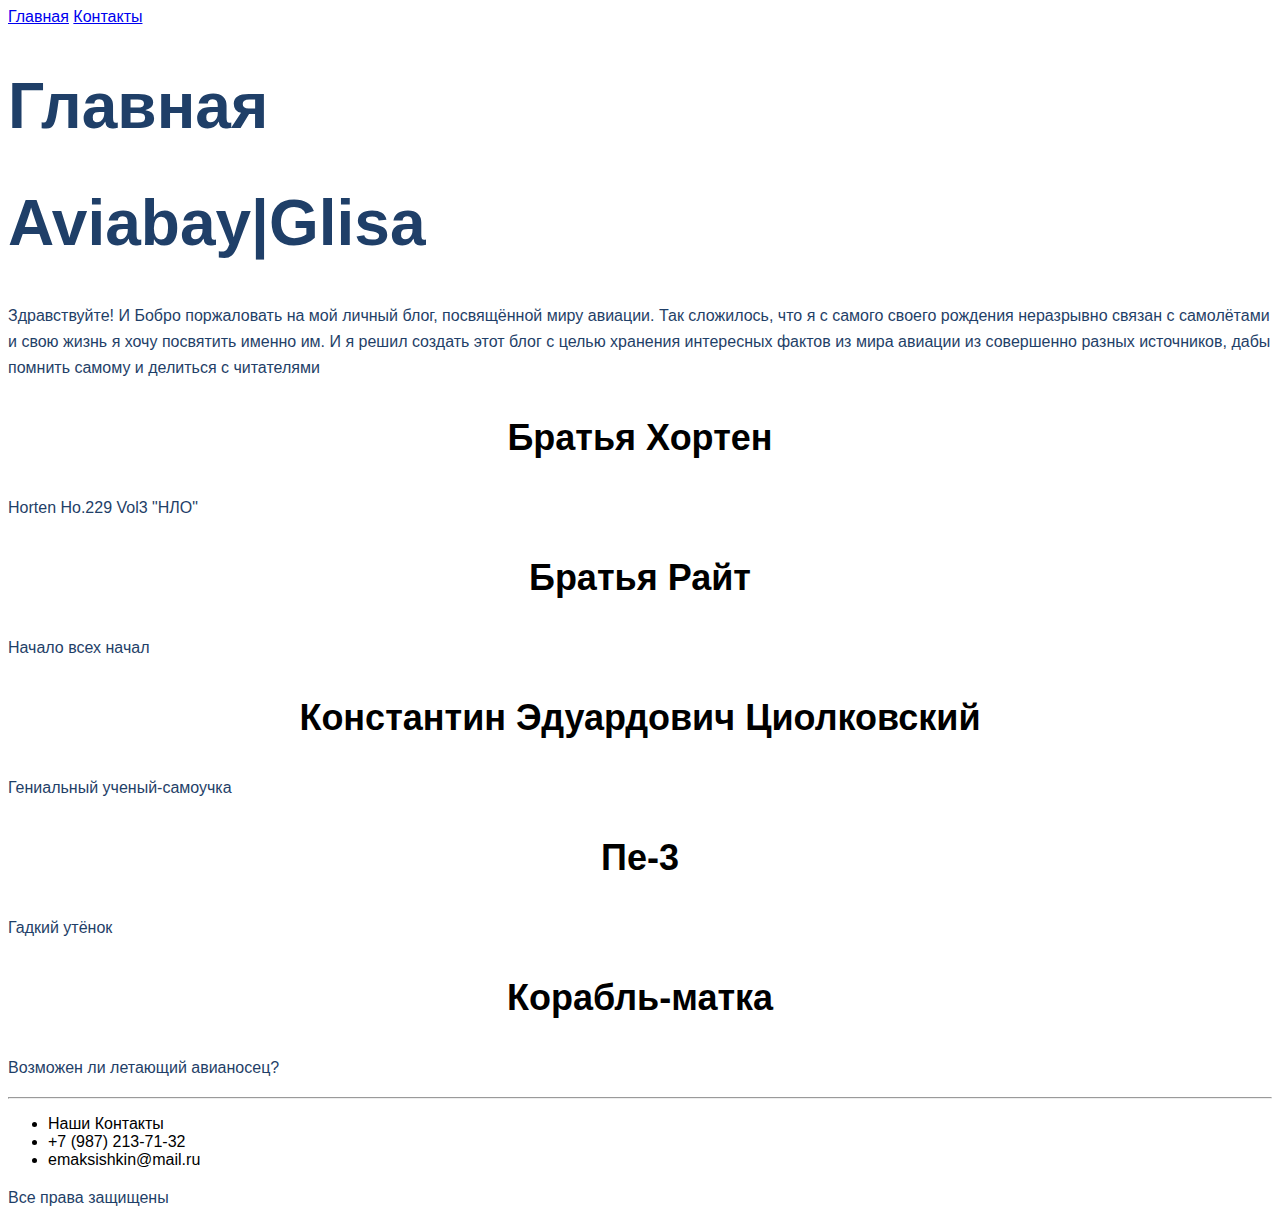
==== index.html @ e3978ff7 "Update site. Lesson-3" ====
<!DOCTYPE html>
<html lang="en">

<head>
    <meta charset="UTF-8">
    <meta http-equiv="X-UA-Compatible" content="IE=edge">
    <meta name="viewport" content="width=device-width, initial-scale=1.0">
    <link rel="stylesheet" href="Style.css">
    <title>Aviabay|Mothership|Glisa </title>
</head>

<body>
    <div>
        <div>
            <a href="index.html">Главная</a>
            <a href="contacts.html">Контакты</a>
        </div>
        <div>
            <h1 class="heading">Главная</h1>
            <h1 class="heading">Aviabay|Glisa</h1>

            <p class="paragraph">Здравствуйте! И Бобро поржаловать на мой личный блог, посвящённой миру авиации. Так
                сложилось, что я с
                самого своего рождения неразрывно связан с самолётами и свою жизнь я хочу посвятить именно им. И я решил
                создать этот блог с целью хранения интересных фактов из мира авиации из совершенно разных источников,
                дабы помнить самому и делиться с
                читателями </p>

            <h3 class="heading3">Братья Хортен</h3>
            <p class="paragraph">Horten Ho.229 Vol3 "НЛО"</p>
            <h3 class="heading3">Братья Райт</h3>
            <p class="paragraph">Начало всех начал</p>
            <h3 class="heading3">Константин Эдуардович Циолковский</h3>
            <p class="paragraph">Гениальный ученый-самоучка</p>
            <h3 class="heading3">Пе-3</h3>
            <p class="paragraph">Гадкий утёнок</p>
            <h3 class="heading3">Корабль-матка</h3>
            <p class="paragraph">Возможен ли летающий авианосец?</p>
        </div>
        <hr>
        <ul>
            <li>Наши Контакты</li>
            <li>+7 (987) 213-71-32</li>
            <li>emaksishkin@mail.ru</li>
        </ul>
        <p class="paragraph">Все права защищены</p>
    </div>
</body>

</html>
---- Style.css ----
html {
    font-family: sans-serif;
}

.paragraph{
    font-size: 16px;
    line-height: 26px;
    color: #1F3F68;
}

.heading{
    font-size: 64px;
    color: #1F3F68;
}

.heading2{
    font-weight: 500;
    font-size: 44px;
    text-align: center;
}

.heading3{
    font-size: 36px;
    text-align: center;
}

.heading4{
    font-size: 20px;
    line-height: 30px;
    color:#1F3F68;
}

.input{
    background: #5A98D0;
    box-shadow: 5px 20px 50px rgba(16, 112, 177, 0.2);
    border-radius: 10px;
    font-weight: 500;
    font-size: 16px;
    line-height: 26px;
    text-align: center;
    color: #FFFFFF;
    text-transform: uppercase;
}
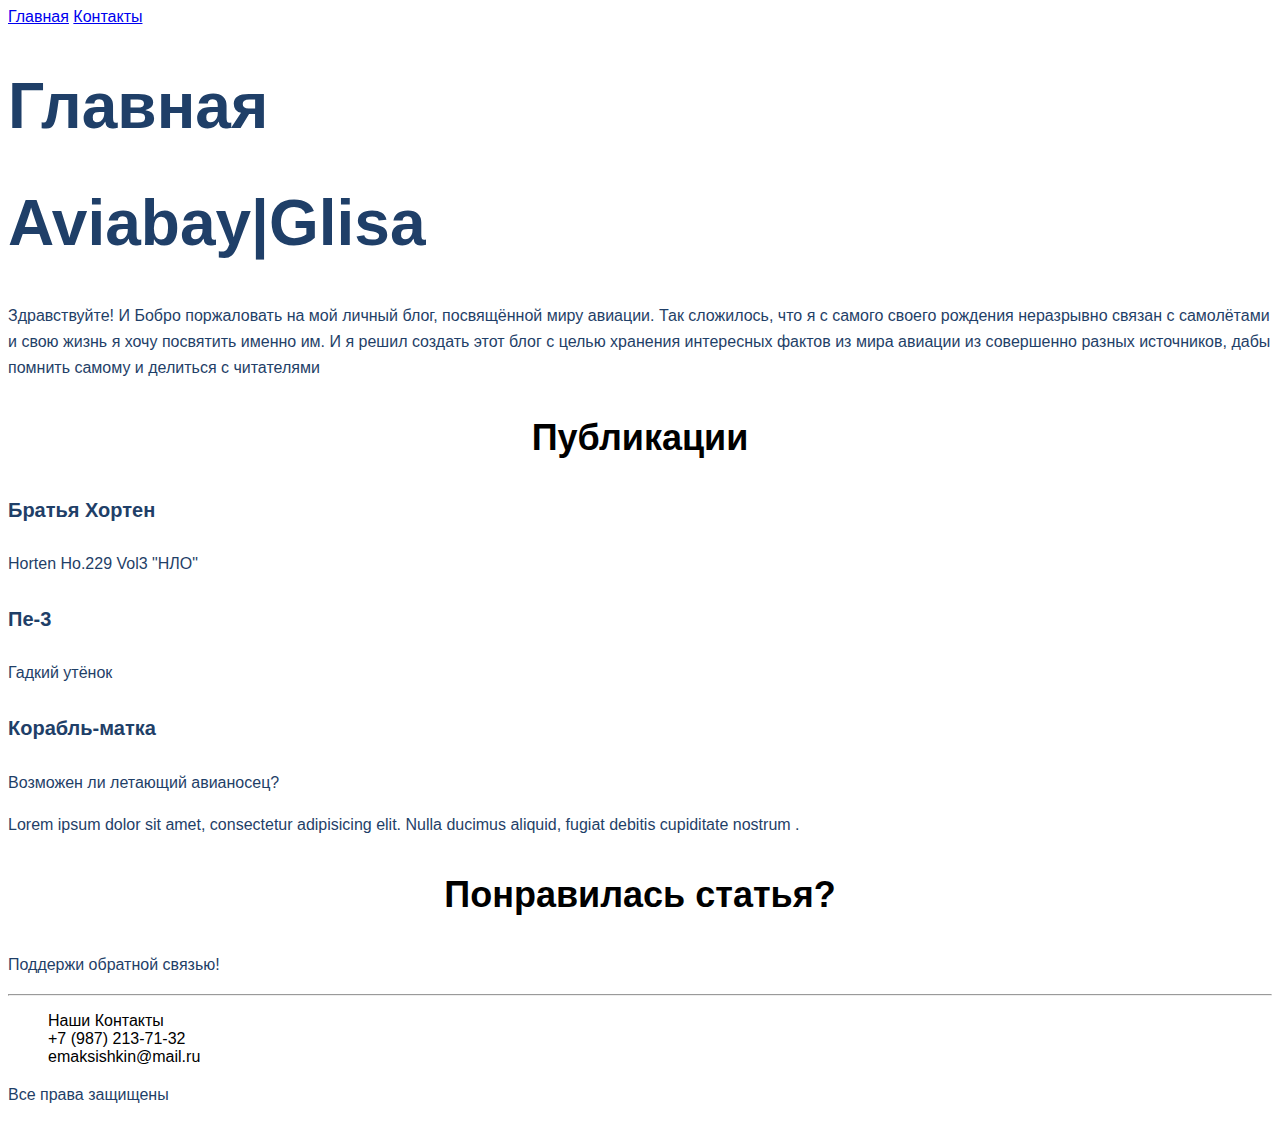
==== commit 3b07cb80: "New update site. Lesson-4" ====
--- a/index.html
+++ b/index.html
@@ -6,44 +6,76 @@
     <meta http-equiv="X-UA-Compatible" content="IE=edge">
     <meta name="viewport" content="width=device-width, initial-scale=1.0">
     <link rel="stylesheet" href="Style.css">
-    <title>Aviabay|Mothership|Glisa </title>
+    <title>Aviabay|Main|Glisa</title>
 </head>
 
 <body>
-    <div>
-        <div>
-            <a href="index.html">Главная</a>
-            <a href="contacts.html">Контакты</a>
+    <div class="red-frame1">
+        <div class="attic">
+            <div class="site-menu">
+                <a href="index.html">Главная</a>
+                <a href="contacts.html">Контакты</a>
+            </div>
+
+            <div class="header">
+                <h1 class="header__heading">Главная</h1>
+                <h1 class="header__heading">Aviabay|Glisa</h1>
+                <p class="header__paragraph">Здравствуйте! И Бобро поржаловать на мой личный блог, посвящённой миру
+                    авиации. Так
+                    сложилось, что я с
+                    самого своего рождения неразрывно связан с самолётами и свою жизнь я хочу посвятить именно им. И я
+                    решил
+                    создать этот блог с целью хранения интересных фактов из мира авиации из совершенно разных
+                    источников,
+                    дабы помнить самому и делиться с
+                    читателями </p>
+            </div>
         </div>
-        <div>
-            <h1 class="heading">Главная</h1>
-            <h1 class="heading">Aviabay|Glisa</h1>
+    </div>
 
-            <p class="paragraph">Здравствуйте! И Бобро поржаловать на мой личный блог, посвящённой миру авиации. Так
-                сложилось, что я с
-                самого своего рождения неразрывно связан с самолётами и свою жизнь я хочу посвятить именно им. И я решил
-                создать этот блог с целью хранения интересных фактов из мира авиации из совершенно разных источников,
-                дабы помнить самому и делиться с
-                читателями </p>
+    <div class="House">
+        <h3 class="heading-content">Публикации</h3>
+        <div class="content">
+            <div class="articles">
+                <h4 class="articles__heading">Братья Хортен</h4>
+                <p class="articles__paragraph">Horten Ho.229 Vol3 "НЛО"</p>
+            </div>
+            <div class="articles">
+                <h4 class="articles__heading">Пе-3</h4>
+                <p class="articles__paragraph">Гадкий утёнок</p>
+            </div>
+            <div class="articles">
+                <h4 class="articles__heading">Корабль-матка</h4>
+                <p class="articles__paragraph">Возможен ли летающий авианосец?</p>
+            </div>
+        </div>
+    </div>
 
-            <h3 class="heading3">Братья Хортен</h3>
-            <p class="paragraph">Horten Ho.229 Vol3 "НЛО"</p>
-            <h3 class="heading3">Братья Райт</h3>
-            <p class="paragraph">Начало всех начал</p>
-            <h3 class="heading3">Константин Эдуардович Циолковский</h3>
-            <p class="paragraph">Гениальный ученый-самоучка</p>
-            <h3 class="heading3">Пе-3</h3>
-            <p class="paragraph">Гадкий утёнок</p>
-            <h3 class="heading3">Корабль-матка</h3>
-            <p class="paragraph">Возможен ли летающий авианосец?</p>
+    <div class="bottom">
+        <p class="bottom__paragraph">Lorem ipsum dolor sit amet, consectetur adipisicing elit. Nulla ducimus aliquid,
+            fugiat debitis cupiditate
+            nostrum .</p>
+    </div>
+
+    <div class="red-frame2">
+        <div class="basement">
+            <div>
+                <h3 class="basement__heading">Понравилась статья?</h3>
+                <p class="basement__paragraph">Поддержи обратной связью!</p>
+            </div>
         </div>
+
         <hr>
-        <ul>
-            <li>Наши Контакты</li>
-            <li>+7 (987) 213-71-32</li>
-            <li>emaksishkin@mail.ru</li>
-        </ul>
-        <p class="paragraph">Все права защищены</p>
+        <div class="basemet-contacts">
+            <ul class="list">
+                <li>Наши Контакты</li>
+                <li>+7 (987) 213-71-32</li>
+                <li>emaksishkin@mail.ru</li>
+            </ul>
+            <span class="rights">
+                <p class="rights__paragraph">Все права защищены</p>
+            </span>
+        </div>
     </div>
 </body>
 
--- a/Style.css
+++ b/Style.css
@@ -1,44 +1,95 @@
+
+/*
+⣿⣿⣿⣿⣿⣿⣿⣿⣿⣿⣿⣿⣿⣿⣿⣿⣿⣿⣿⣿⣿⣿⣿⣿⣿⣿⣿⣿⣿⣿
+⣿⣿⣿⡿⠿⠛⠉⠉⠉⠉⠛⠻⠿⢿⣿⣿⣿⣿⣿⣿⣿⣿⣿⣿⣿⣿⣿⣿⣿⣿
+⣿⣿⠁⠄⠄⠄⠄⠄⠄⠄⠄⣀⠄⠄⠈⠙⢿⣿⣿⣿⣿⣿⣿⣿⣿⣿⣿⣿⣿⣿
+⣿⣷⠄⢀⣠⣴⣾⣿⣷⠄⠄⢿⡇⠄⣤⣤⣀⠉⠙⠛⠛⠿⠿⣿⣿⣿⣿⣿⣿⣿
+⣿⣿⣷⠛⠋⠉⠄⣨⣿⠄⠄⢸⠁⢠⣿⣿⣿⣿⣦⠄⢀⡀⠄⠄⠄⠉⠻⢿⣿⣿
+⣿⣿⣿⠄⠄⠄⠾⠿⠏⠄⠄⠄⠄⠄⠉⠉⠈⠙⠛⠄⠛⠛⠄⠄⠄⠈⠓⠆⢻⣿
+⣿⠟⠁⠄⠐⠶⣶⣶⣶⣶⠆⢀⣴⣶⣦⠄⡀⠄⠄⠄⠄⠄⠄⠄⠄⠄⠄⠄⢀⣿
+⣿⡄⠄⠄⠄⣀⠄⠈⠉⠁⠄⣾⣿⣿⣿⣿⣧⣶⣶⠂⢀⣀⡀⠄⠄⠄⠄⢀⣿⣿
+⣿⣿⣄⠄⠄⠉⠄⠄⠄⠄⠄⠈⠛⣿⣿⣿⣿⣿⣧⣶⣿⣿⠃⣠⣿⡇⢀⣾⣿⣿
+⣿⣿⣿⣷⠄⠄⠄⠄⠄⠄⠄⠄⠄⠙⢋⣿⣿⡿⣿⣿⣿⣿⣿⣿⣿⣷⣿⣿⣿⣿
+⣿⣿⣿⣿⣆⠄⠄⠄⠄⠄⠄⠄⠄⠄⠄⠉⠁⣠⣿⡿⢃⣿⡿⢻⣿⣿⣿⣿⣿⣿
+⣿⣿⣿⣿⣿⣷⣦⣤⣄⡀⠄⠄⠄⠄⠄⠄⠄⠈⠉⠄⠾⠋⠄⣾⣿⣿⣿⣿⣿⣿
+⣿⣿⣿⣿⣿⣿⣿⣿⣿⣿⣷⣦⣄⡀⠄⠄⠄⠄⠄⠄⠄⠄⢸⣿⣿⣿⣿⣿⣿⣿
+⣿⣿⣿⣿⣿⣿⣿⣿⣿⣿⣿⣿⣿⣿⣷⣶⣤⣀⣀⣀⣀⣠⣾⣿⣿⣿⣿⣿⣿⣿
+⣿⣿⣿⣿⣿⣿⣿⣿⣿⣿⣿⣿⣿⣿⣿⣿⣿⣿⣿⣿⣿⣿⣿⣿⣿⣿⣿⣿⣿⣿
+*/
+
 html {
     font-family: sans-serif;
 }
 
-.paragraph{
+.header__paragraph, .articles__paragraph, .bottom__paragraph, .basement__paragraph, .rights__paragraph, .contact__paragraph{
     font-size: 16px;
     line-height: 26px;
     color: #1F3F68;
 }
 
-.heading{
+.header__heading{
     font-size: 64px;
     color: #1F3F68;
 }
 
-.heading2{
-    font-weight: 500;
-    font-size: 44px;
-    text-align: center;
-}
-
-.heading3{
+.heading-content, .basement__heading{
     font-size: 36px;
     text-align: center;
 }
 
-.heading4{
+.articles__heading, .contact__chapter, .feedback__heading{
     font-size: 20px;
     line-height: 30px;
-    color:#1F3F68;
+    color: #1F3F68;
 }
 
 .input{
-    background: #5A98D0;
+    border: 1px solid #356EAD;
+    box-sizing: border-box;
+    border-radius: 10px;
+    opacity: 0.4;
+}
+
+.send, .reset{
     box-shadow: 5px 20px 50px rgba(16, 112, 177, 0.2);
     border-radius: 10px;
     font-weight: 500;
     font-size: 16px;
     line-height: 26px;
-    text-align: center;
     color: #FFFFFF;
     text-transform: uppercase;
 }
 
+.reset{
+    background: rgb(209, 92, 92);
+}
+
+.send{
+    background: #5A98D0;
+}
+
+ .doge{
+     width: 450px;
+ }
+ 
+ .list{
+     list-style-type: none;
+ }
+
+
+.Anime{
+    font-size: 30px;
+    line-height: 26px;
+    text-align: center;
+    animation: anime 5s 1;
+}
+
+@keyframes anime{
+    0%{
+        color: white;
+
+    }
+    10%{
+        color: white;
+    }
+}
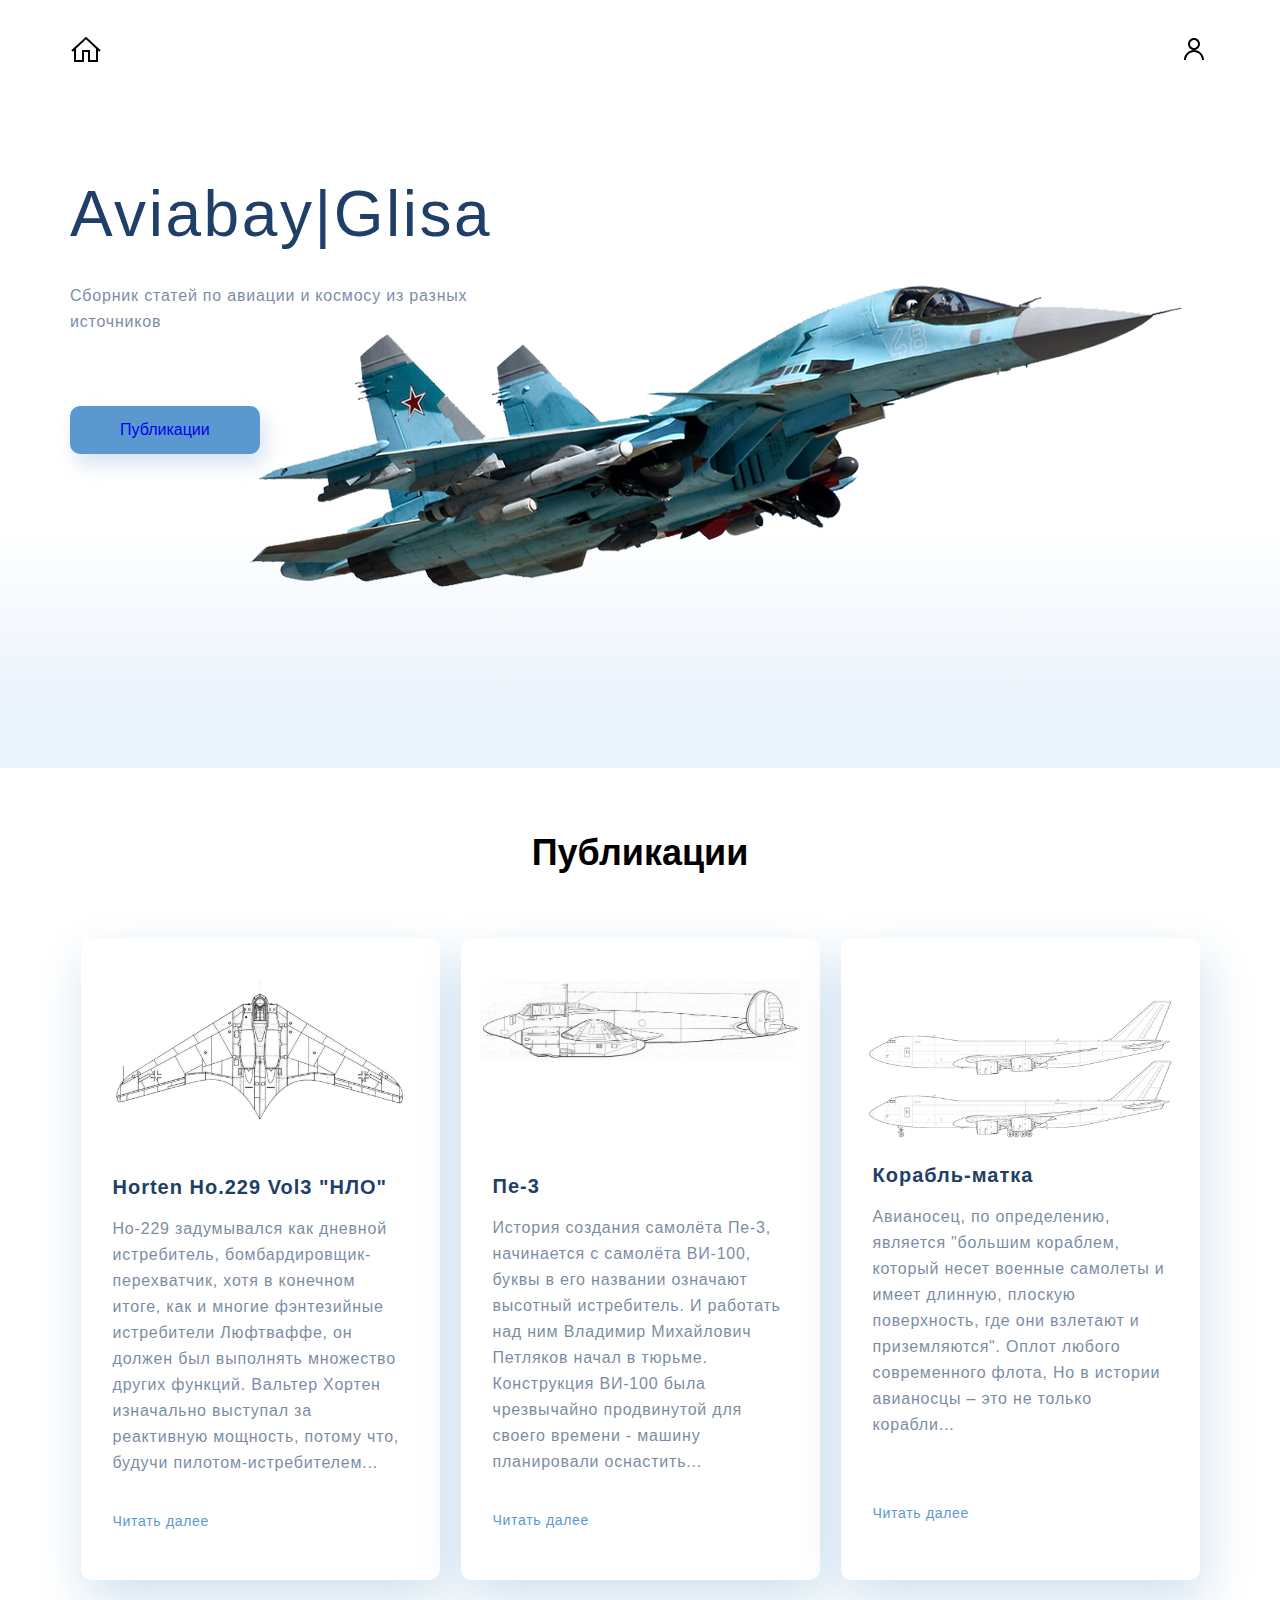
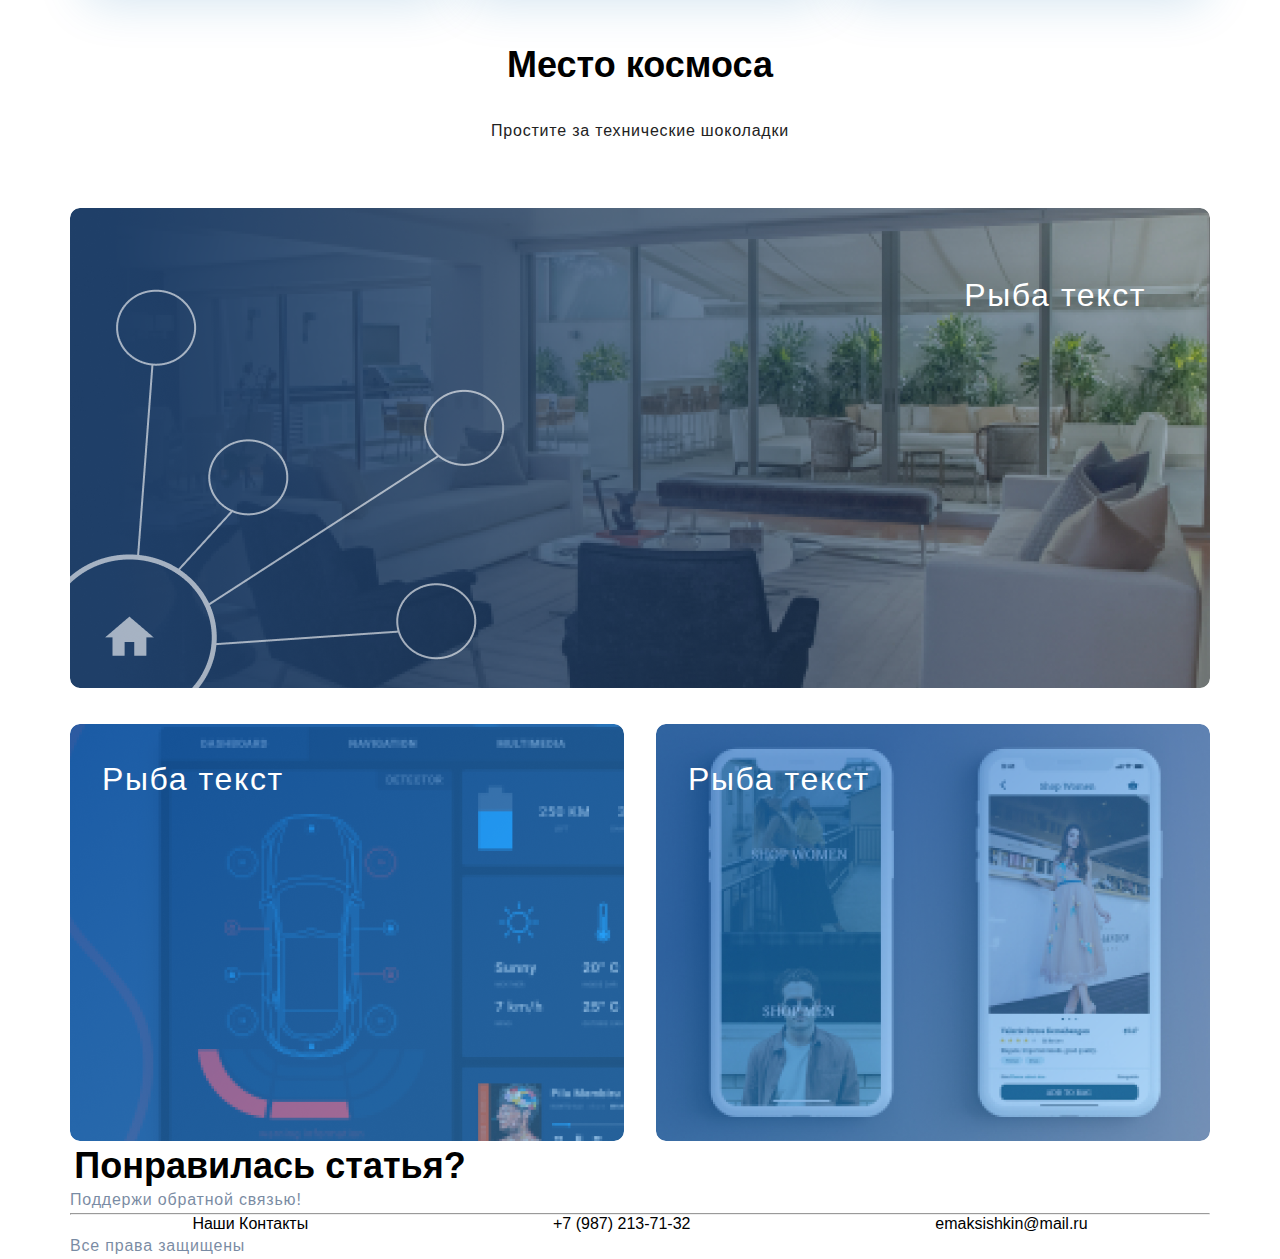
==== commit 905e0a8c: "Update site. Lesson-6" ====
--- a/index.html
+++ b/index.html
@@ -10,73 +10,98 @@
 </head>
 
 <body>
-    <div class="red-frame1">
-        <div class="attic">
-            <div class="site-menu">
-                <a href="index.html">Главная</a>
-                <a href="contacts.html">Контакты</a>
+    <header class="red-frame1">
+        <div class="container top">
+            <div class="box-cap">
+                <ul class="cap">
+                    <li><a href="index.html"><img src="img/icons8-home.svg" alt="home"></a></li>
+                    <li><a href="contacts.html"><img src="img/icons8-contacts.svg" alt="contact"></a></li>
+                </ul>
             </div>
 
-            <div class="header">
-                <h1 class="header__heading">Главная</h1>
-                <h1 class="header__heading">Aviabay|Glisa</h1>
-                <p class="header__paragraph">Здравствуйте! И Бобро поржаловать на мой личный блог, посвящённой миру
-                    авиации. Так
-                    сложилось, что я с
-                    самого своего рождения неразрывно связан с самолётами и свою жизнь я хочу посвятить именно им. И я
-                    решил
-                    создать этот блог с целью хранения интересных фактов из мира авиации из совершенно разных
-                    источников,
-                    дабы помнить самому и делиться с
-                    читателями </p>
+            <div class="attic">
+                <h1 class="attic__heading">Aviabay|Glisa</h1>
+                <p class="text attic__paragraph">Сборник статей по авиации и космосу из разных источников</p>
+                <a class="link-publication" href="#publication">Публикации</a>
+            </div>
+        </div>
+    </header>
+
+    <div class="house container">
+        <a id="publication">
+            <h3 class="heading-content">Публикации</h3>
+        </a>
+        <div class="content">
+            <div class="articles articles-1">
+                <img class="image-ho229" src="img/horton 229-2.jpg" alt="image_ho229">
+                <h4 class="articles__heading">Horten Ho.229 Vol3 "НЛО"</h4>
+                <p class=" text articles__paragraph"> Ho-229 задумывался как дневной истребитель,
+                    бомбардировщик-перехватчик, хотя в конечном итоге, как и многие фэнтезийные истребители Люфтваффе,
+                    он должен был выполнять множество других функций. Вальтер Хортен изначально выступал за реактивную
+                    мощность, потому что, будучи пилотом-истребителем...</p>
+                <a class="link-continuation" href="#">Читать далее</a>
+            </div>
+            <div class="articles articles-2">
+                <img class="image-pe3" src="img/pe-3.jpg" alt="image_pe3">
+                <h4 class=" articles__heading">Пе-3</h4>
+                <p class=" text articles__paragraph"> История создания самолёта Пе-3, начинается с самолёта ВИ-100,
+                    буквы в его названии означают высотный истребитель. И работать над ним Владимир Михайлович Петляков
+                    начал в тюрьме. Конструкция ВИ-100 была чрезвычайно продвинутой для своего времени - машину
+                    планировали оснастить...</p>
+                <a class="link-continuation" href="#">Читать далее</a>
+            </div>
+            <div class="articles articles-3">
+                <img class="image-b747" src="img/747-8F_line_drawing-1.jpg" alt="image_b747">
+                <h4 class="articles__heading">Корабль-матка</h4>
+                <p class=" text articles__paragraph">Авианосец, по определению, является "большим кораблем, который
+                    несет военные самолеты и имеет длинную, плоскую поверхность, где они взлетают и приземляются". Оплот
+                    любого современного флота, Но в истории авианосцы – это не только корабли...</p>
+                <a class="link-continuation link-3" href="#">Читать далее</a>
             </div>
         </div>
     </div>
 
-    <div class="House">
-        <h3 class="heading-content">Публикации</h3>
-        <div class="content">
-            <div class="articles">
-                <h4 class="articles__heading">Братья Хортен</h4>
-                <p class="articles__paragraph">Horten Ho.229 Vol3 "НЛО"</p>
+    <div class="bottom container">
+        <h3 class="bottom__heading">Место космоса</h3>
+        <p class=" text bottom__paragraph">Простите за технические шоколадки</p>
+        <div class="bottom__item">
+            <img class="bottom__img_moon" src="img/Mask Group.png" alt="Photo">
+            <p class="bottom__text">Рыба текст</p>
+        </div>
+        <div class="bottom__parent">
+            <div class="bottom__item bottom__item-margin">
+                <img class="bottom__img" src="img/img-1.png" alt="Photo">
+                <p class="bottom__text-1">Рыба текст</p>
             </div>
-            <div class="articles">
-                <h4 class="articles__heading">Пе-3</h4>
-                <p class="articles__paragraph">Гадкий утёнок</p>
-            </div>
-            <div class="articles">
-                <h4 class="articles__heading">Корабль-матка</h4>
-                <p class="articles__paragraph">Возможен ли летающий авианосец?</p>
+            <div class="bottom__item">
+                <img class="bottom__img" src="img/img-2.png" alt="Photo">
+                <p class="bottom__text-2">Рыба текст</p>
             </div>
         </div>
     </div>
-
-    <div class="bottom">
-        <p class="bottom__paragraph">Lorem ipsum dolor sit amet, consectetur adipisicing elit. Nulla ducimus aliquid,
-            fugiat debitis cupiditate
-            nostrum .</p>
     </div>
 
-    <div class="red-frame2">
-        <div class="basement">
-            <div>
-                <h3 class="basement__heading">Понравилась статья?</h3>
-                <p class="basement__paragraph">Поддержи обратной связью!</p>
+    <footer class="red-frame2">
+        <div class="container">
+            <div class="basement">
+                <div>
+                    <h3 class="basement__heading">Понравилась статья?</h3>
+                    <p class=" text basement__paragraph">Поддержи обратной связью!</p>
+                </div>
+            </div>
+            <hr>
+            <div class="basemet-contacts">
+                <ul class="list">
+                    <li>Наши Контакты</li>
+                    <li>+7 (987) 213-71-32</li>
+                    <li>emaksishkin@mail.ru</li>
+                </ul>
+                <div class="rights">
+                    <p class=" text rights__paragraph">Все права защищены</p>
+                </div>
             </div>
         </div>
-
-        <hr>
-        <div class="basemet-contacts">
-            <ul class="list">
-                <li>Наши Контакты</li>
-                <li>+7 (987) 213-71-32</li>
-                <li>emaksishkin@mail.ru</li>
-            </ul>
-            <span class="rights">
-                <p class="rights__paragraph">Все права защищены</p>
-            </span>
-        </div>
-    </div>
+    </footer>
 </body>
 
 </html>--- a/Style.css
+++ b/Style.css
@@ -17,22 +17,209 @@
 ⣿⣿⣿⣿⣿⣿⣿⣿⣿⣿⣿⣿⣿⣿⣿⣿⣿⣿⣿⣿⣿⣿⣿⣿⣿⣿⣿⣿⣿⣿
 */
 
-html {
+* {
     font-family: sans-serif;
-}
-
-.header__paragraph, .articles__paragraph, .bottom__paragraph, .basement__paragraph, .rights__paragraph, .contact__paragraph{
+    margin: 0;
+    padding: 0;
+}
+
+.text{
     font-size: 16px;
     line-height: 26px;
     color: #1F3F68;
-}
-
-.header__heading{
+    opacity: 0.6;
+    letter-spacing: 0.05em;
+}
+
+.container{
+    max-width: 1140px;
+    margin: 0 auto;
+}
+
+.top{
+    display: flex;
+    flex-direction: column;
+    height: 100%;
+}
+
+.red-frame1{
+    background: linear-gradient(0deg, #EBF3FB 8.84%, rgba(152, 195, 232, 0) 31.12%);
+    height: 768px;
+}
+
+.cap{
+    list-style-type: none;
+}
+
+.cap, .content, .list, .contact-container{
+    display: flex;
+}
+
+.cap{
+    justify-content: space-between;
+}
+
+.content, .list{
+    justify-content: space-around;
+}
+
+.content{
+    padding-top: 64px;
+}
+
+.box-cap{
+    padding-top: 34px;
+}
+
+.attic{
+    padding-top: 107px;
+    flex-grow: 1;
+    background-image: url(img/Su34.png);
+    background-repeat: no-repeat;
+    background-position: right center;
+}
+
+.attic, .basement{
+    display: inline-block;
+}
+
+.attic__heading{
+    width: 510px;
     font-size: 64px;
+    font-weight: 300;
+    line-height: 74px;
+    letter-spacing: 0.04em;
     color: #1F3F68;
-}
-
-.heading-content, .basement__heading{
+    margin-bottom: 32px;
+}
+
+.attic__paragraph{
+    width: 425px;
+}
+
+.house{
+    margin-top: 64px;
+    margin-bottom: 64px;
+}
+
+.articles{
+    width: 359px;
+    background: #FFFFFF;
+    box-shadow: 5px 20px 50px rgba(16, 112, 177, 0.2);
+    border-radius: 10px;
+    box-sizing: border-box;
+    padding: 44px 32px;
+    flex-direction: column;
+    display: flex;
+}
+
+.articles__heading{
+    padding-bottom: 14px;
+}
+
+.image-ho229{
+    padding-bottom: 51px;
+    align-self: center;
+    width: 300px;
+}
+
+.image-pe3{
+    padding-bottom: 111px;
+    align-self: center;
+    width: 320px;
+}
+
+.image-b747{
+    align-self: center;
+    width: 320px;
+}
+
+.link-continuation{
+    font-size: 14px;
+    line-height: 30px;
+    letter-spacing: 0.05em;
+    color: #5A98D0;
+    display: inline-block;
+    padding-top: 30px;
+    text-decoration: none;
+}
+
+.link-3{
+    padding-top: 60px;
+}
+
+.bottom__img, .bottom__img_moon{
+    width: 100%;
+    border-radius: 10px;
+}
+
+.bottom__item{
+    position: relative;
+    flex-grow: 1;
+}
+
+.bottom__parent{
+    display: flex;
+    margin-top: 32px;
+    justify-content: space-between;
+}
+
+.bottom__item-margin{
+    margin-right: 32px;
+}
+
+.bottom__text, .bottom__text-2, .bottom__text-1{
+    font-size: 32px;
+    line-height: 46px;
+    text-align: left;
+    letter-spacing: 0.05em;
+    color: #FFFFFF;
+    position: absolute;
+}
+
+.bottom__text-2, .bottom__text-1{
+    top: 32px;
+    left: 32px;
+  
+}
+
+.bottom__text{
+    top: 64px;
+    right: 64px;
+}
+
+.basement{
+    width: 495px;
+}
+
+.basement__heading{
+    width: 400px;
+}
+
+.bottom__paragraph{
+    margin: 32px auto 64px;
+    opacity: 1;
+    width: 75%;
+    color: #222222;
+    text-align: center;
+}
+
+.contact-container{
+    justify-content: center;
+}
+
+.link-publication{
+    background: #5A98D0;
+    box-shadow: 5px 10px 20px rgba(53, 110, 173, 0.2);
+    border-radius: 10px;
+    text-decoration: none;
+    display: inline-block;
+    padding: 15px 50px;
+    margin-top: 71px;
+}
+
+
+.heading-content, .basement__heading, .bottom__heading{
     font-size: 36px;
     text-align: center;
 }
@@ -41,6 +228,11 @@
     font-size: 20px;
     line-height: 30px;
     color: #1F3F68;
+    letter-spacing: 0.05em;
+}
+
+.doge{
+    width: 250px;
 }
 
 .input{
@@ -68,28 +260,6 @@
     background: #5A98D0;
 }
 
- .doge{
-     width: 450px;
- }
- 
- .list{
-     list-style-type: none;
- }
-
-
-.Anime{
-    font-size: 30px;
-    line-height: 26px;
-    text-align: center;
-    animation: anime 5s 1;
-}
-
-@keyframes anime{
-    0%{
-        color: white;
-
-    }
-    10%{
-        color: white;
-    }
-}
+.list, .phone{
+    list-style-type: none;
+ }